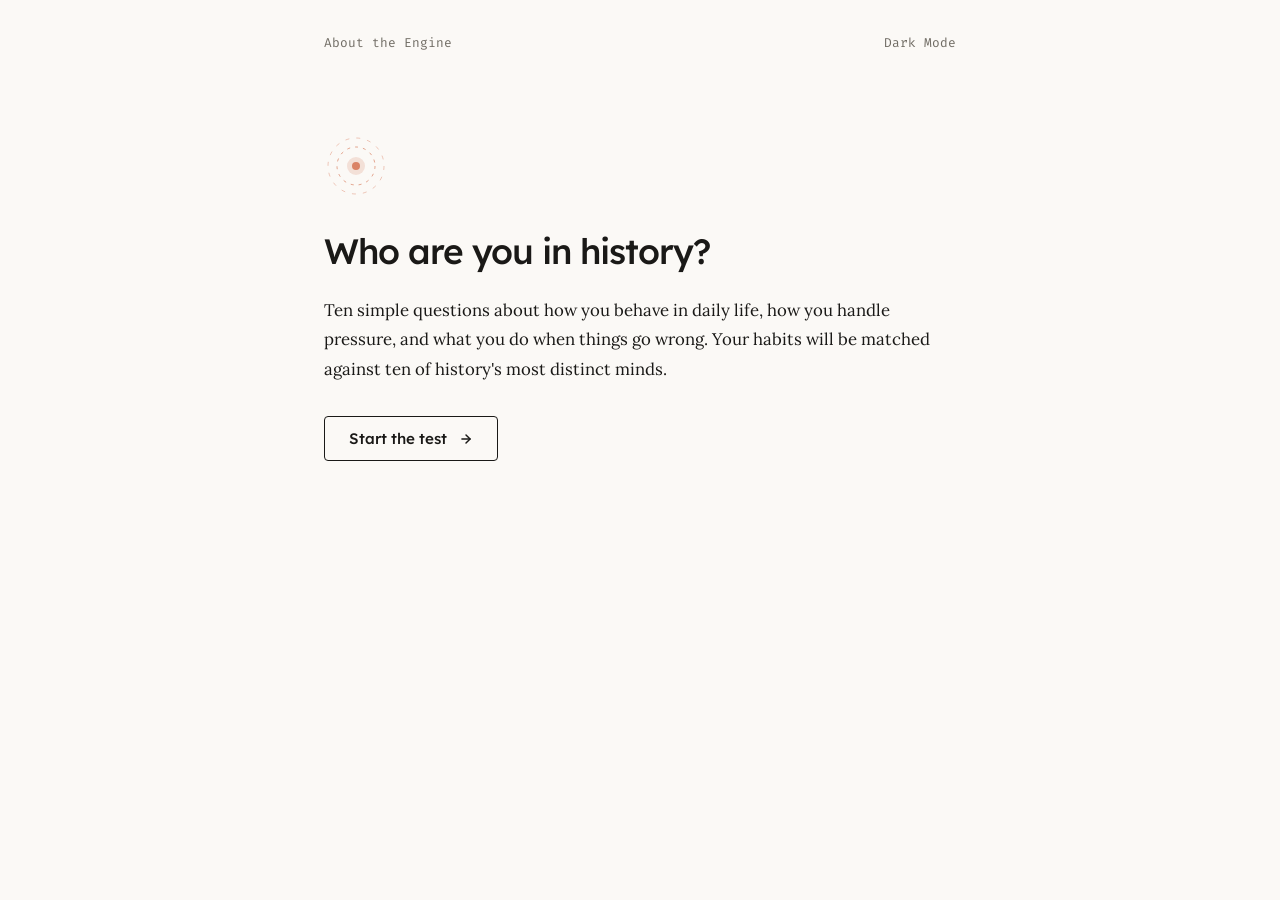
==== index.html @ 8bd308e8 "stop coding man we have been doing this for 10 hours" ====
<!DOCTYPE html>
<html lang="en">
<head>
  <meta charset="UTF-8">
  <meta name="viewport" content="width=device-width, initial-scale=1.0">
  <title>History Match</title>
  <link rel="preconnect" href="https://fonts.googleapis.com">
  <link rel="preconnect" href="https://fonts.gstatic.com" crossorigin>
  <link href="https://fonts.googleapis.com/css2?family=Lexend:wght@400;500;600&family=Lora:ital,wght@0,400;0,500;1,400&family=Fira+Code:wght@400;500&display=swap" rel="stylesheet">
  <link rel="stylesheet" href="style.css">
</head>
<body>
  <script>
    (function() {
      // Set to 'light' by default, or use the saved choice if it exists
      const savedTheme = localStorage.getItem("theme") || "light";
      document.documentElement.setAttribute("data-theme", savedTheme);
    })();
  </script>

  <nav class="system-nav">
    <a href="about.html" class="nav-link">About the Engine</a>
    <button class="theme-toggle" onclick="toggleTheme()" id="theme-toggle-btn">Light Mode</button>
  </nav>

  <main class="engine-layout">

    <!-- Start Page -->
    <section id="intro-screen">
      <svg class="intro-deco" width="64" height="64" viewBox="0 0 64 64" fill="none" aria-hidden="true">
        <circle cx="32" cy="32" r="28" stroke="var(--accent)" stroke-width="1" stroke-dasharray="4 7" opacity="0.3"/>
        <circle cx="32" cy="32" r="19" stroke="var(--accent)" stroke-width="1" stroke-dasharray="3 5" opacity="0.5"/>
        <circle cx="32" cy="32" r="9"  fill="var(--accent)" opacity="0.15"/>
        <circle cx="32" cy="32" r="4"  fill="var(--accent)" opacity="0.65"/>
      </svg>

      <h1>Who are you in history?</h1>
      <p class="narrative-prose">Ten simple questions about how you behave in daily life, how you handle pressure, and what you do when things go wrong. Your habits will be matched against ten of history's most distinct minds.</p>
      
      <button class="action-trigger" onclick="startQuiz()">
        <span>Start the test</span>
        <svg width="14" height="14" viewBox="0 0 24 24" fill="none" stroke="currentColor" stroke-width="2.5" stroke-linecap="round" stroke-linejoin="round" aria-hidden="true">
          <line x1="5" y1="12" x2="19" y2="12"/>
          <polyline points="12 5 19 12 12 19"/>
        </svg>
      </button>
    </section>

    <!-- Quiz Question Page -->
    <section id="quiz-screen" style="display: none;">
      <div class="quiz-metadata-row">
        <span id="progress-label" class="system-meta">Question 1 of 10</span>
        <div class="quiz-nav-actions">
          <button id="prev-btn" class="text-link-btn" onclick="goToPrevQuestion()">Back</button>
          <button id="next-btn" class="text-link-btn" onclick="goToNextQuestion()">Skip</button>
        </div>
      </div>
      
      <div class="minimal-progress-track">
        <div class="minimal-progress-fill" id="progress-bar"></div>
      </div>
      
      <h2 id="question-text" class="quiz-question-heading">Loading question...</h2>
      <div class="flat-options-list" id="options-container"></div>
    </section>

    <!-- Evaluation Results Page -->
    <section id="result-screen" style="display: none;">
      <div class="terminal-view" id="terminal"></div>
      <div id="archetype-result" style="display: none;"></div>
    </section>

  </main>

  <script src="script.js"></script>
</body>
</html>
---- style.css ----
/* ─── TOKENS ─────────────────────────────────────────────────────────────── */
:root {
  --bg-main:    #111111;
  --bg-surface: #161616;
  --bg-border:  #222222;
  --ink-main:   #e5e5e5;
  --ink-muted:  #888888;
  --accent:     #e06c44;
  --accent-dim: rgba(226, 108, 68, 0.08);
}

:root[data-theme="light"] {
  --bg-main:    #fbf9f6;
  --bg-surface: #f4f0ea;
  --bg-border:  #e6e0d5;
  --ink-main:   #1a1917;
  --ink-muted:  #706c64;
  --accent:     #cc5229;
  --accent-dim: rgba(204, 82, 41, 0.06);
}

/* ─── RESET ──────────────────────────────────────────────────────────────── */
* { box-sizing: border-box; margin: 0; padding: 0; }

body {
  background-color: var(--bg-main);
  color: var(--ink-main);
  font-family: 'Lora', Georgia, serif;
  -webkit-font-smoothing: antialiased;
  line-height: 1.7;
}

/* ─── LAYOUT ─────────────────────────────────────────────────────────────── */
.system-nav {
  max-width: 680px;
  margin: 0 auto;
  display: flex;
  justify-content: space-between;
  align-items: center;
  padding: 2rem 1.5rem 1rem;
  font-family: 'Fira Code', monospace;
  font-size: 0.8rem;
  gap: 0.5rem;
}

.nav-link {
  color: var(--ink-muted);
  text-decoration: none;
  display: inline-flex;
  align-items: center;
  gap: 0.4rem;
  transition: color 0.2s;
}
.nav-link:hover { color: var(--ink-main); }

.theme-toggle {
  background: none;
  border: none;
  color: var(--ink-muted);
  cursor: pointer;
  font-family: 'Fira Code', monospace;
  font-size: 0.8rem;
  white-space: nowrap;
}
.theme-toggle:hover { color: var(--accent); }

.engine-layout {
  max-width: 680px;
  margin: 0 auto;
  padding: 4rem 1.5rem 6rem;
}

/* ─── TYPE ───────────────────────────────────────────────────────────────── */
h1 {
  font-family: 'Lexend', sans-serif;
  font-weight: 500;
  font-size: 2.2rem;
  letter-spacing: -0.03em;
  line-height: 1.2;
  margin-bottom: 1.5rem;
}

h2 {
  font-family: 'Lexend', sans-serif;
  font-weight: 500;
  font-size: 1.5rem;
  letter-spacing: -0.02em;
  line-height: 1.3;
  margin-bottom: 1rem;
}

h3 {
  font-family: 'Lexend', sans-serif;
  font-weight: 500;
  font-size: 1rem;
  margin-bottom: 0.4rem;
}

.system-meta {
  font-family: 'Fira Code', monospace;
  font-size: 0.75rem;
  color: var(--ink-muted);
  letter-spacing: 0.05em;
  margin-bottom: 1rem;
  display: block;
}

.narrative-prose {
  font-size: 1.05rem;
  color: var(--ink-main);
  margin-bottom: 2rem;
  line-height: 1.75;
}

/* ─── BUTTONS ────────────────────────────────────────────────────────────── */
.action-trigger {
  background: none;
  border: 1px solid var(--ink-main);
  color: var(--ink-main);
  padding: 0.75rem 1.5rem;
  font-family: 'Lexend', sans-serif;
  font-size: 0.95rem;
  font-weight: 500;
  border-radius: 4px;
  cursor: pointer;
  display: inline-flex;
  align-items: center;
  gap: 0.75rem;
  transition: all 0.2s ease;
}
.action-trigger:hover {
  background: var(--ink-main);
  color: var(--bg-main);
}

.text-link-btn {
  background: none;
  border: none;
  color: var(--ink-muted);
  font-family: 'Fira Code', monospace;
  font-size: 0.8rem;
  cursor: pointer;
  padding: 0;
}
.text-link-btn:hover { color: var(--ink-main); }
.text-link-btn:disabled { opacity: 0.3; cursor: default; }

/* ─── INTRO ──────────────────────────────────────────────────────────────── */
.intro-deco {
  display: block;
  margin-bottom: 2rem;
}

/* ─── QUIZ ───────────────────────────────────────────────────────────────── */
.quiz-metadata-row {
  display: flex;
  justify-content: space-between;
  align-items: center;
  margin-bottom: 0.5rem;
}

.quiz-nav-actions {
  display: flex;
  gap: 1rem;
}

.minimal-progress-track {
  width: 100%;
  height: 2px;
  background: var(--bg-border);
  margin-bottom: 3rem;
}

.minimal-progress-fill {
  height: 100%;
  width: 0%;
  background: var(--accent);
  transition: width 0.3s ease;
}

.quiz-question-heading {
  font-family: 'Lexend', sans-serif;
  font-weight: 500;
  font-size: 1.4rem;
  letter-spacing: -0.02em;
  line-height: 1.35;
  margin-bottom: 2.5rem;
}

.flat-options-list {
  display: flex;
  flex-direction: column;
  gap: 1rem;
}

.option-row-btn {
  background: transparent;
  border: 1px solid var(--bg-border);
  border-radius: 4px;
  color: var(--ink-main);
  padding: 1.25rem;
  font-family: 'Lexend', sans-serif;
  font-size: 1rem;
  text-align: left;
  cursor: pointer;
  transition: all 0.2s ease;
  line-height: 1.5;
}
.option-row-btn:hover {
  border-color: var(--ink-muted);
  background: var(--bg-surface);
}
.option-row-btn.selected {
  border-color: var(--accent);
  background: var(--accent-dim);
}

/* ─── RESULTS: TERMINAL ──────────────────────────────────────────────────── */
.terminal-view {
  font-family: 'Fira Code', monospace;
  font-size: 0.8rem;
  color: var(--accent);
  line-height: 1.7;
  margin-bottom: 2rem;
  white-space: pre-wrap;
}

/* ─── RESULTS: PHASE BLOCKS ──────────────────────────────────────────────── */
.procedural-step-block {
  opacity: 0;
  transform: translateY(10px);
  animation: stepReveal 0.4s cubic-bezier(0.16, 1, 0.3, 1) forwards;
  margin-bottom: 3.5rem;
}

@keyframes stepReveal {
  to { opacity: 1; transform: translateY(0); }
}

/* Phase 1 — identity lockup */
.profile-identity-lockup {
  display: flex;
  flex-direction: column;
  gap: 0.4rem;
  margin-bottom: 2rem;
}

.photo-burst-wrap {
  position: relative;
  width: 160px;
  height: 160px;
  display: flex;
  align-items: center;
  justify-content: center;
  margin-bottom: 1rem;
}

.photo-burst {
  position: absolute;
  top: 0;
  left: 0;
  pointer-events: none;
}

.photo-burst-wrap img {
  width: 100px;
  height: 100px;
  border-radius: 50%;
  object-fit: cover;
  border: 2px solid var(--accent);
  position: relative;
  z-index: 1;
}

.profile-percentage {
  font-family: 'Fira Code', monospace;
  font-size: 0.85rem;
  color: var(--accent);
}

.profile-subtitle {
  font-family: 'Lexend', sans-serif;
  font-weight: 400;
  color: var(--ink-muted);
  font-size: 1.15rem;
}

/* Phase 2 — traits */
.traits-minimal-grid {
  display: flex;
  flex-direction: column;
  gap: 1.25rem;
  margin: 2rem 0;
  padding-left: 1.25rem;
  border-left: 2px solid var(--bg-border);
}

.trait-entry-label {
  font-family: 'Fira Code', monospace;
  font-size: 0.72rem;
  text-transform: uppercase;
  letter-spacing: 0.04em;
  display: inline-flex;
  align-items: center;
  gap: 6px;
  margin-bottom: 0.3rem;
}
.trait-entry-label.pos { color: var(--ink-main); }
.trait-entry-label.neg { color: var(--ink-muted); }

.trait-entry-value {
  font-family: 'Lexend', sans-serif;
  font-size: 0.95rem;
  line-height: 1.5;
}

/* Phase 3 — historical card + scores */
.historical-context-card {
  background: var(--bg-surface);
  padding: 1.5rem;
  border-radius: 4px;
  font-size: 0.95rem;
  line-height: 1.7;
  margin-bottom: 2.5rem;
  border-left: 3px solid var(--accent);
}

.scores-minimal-chart {
  display: flex;
  flex-wrap: wrap;
  gap: 0.5rem;
  margin-top: 0.75rem;
}

.score-tag-item {
  font-family: 'Fira Code', monospace;
  font-size: 0.72rem;
  padding: 0.25rem 0.6rem;
  background: var(--bg-surface);
  border: 1px solid var(--bg-border);
  border-radius: 3px;
  color: var(--ink-muted);
}
.score-tag-item.active-high {
  border-color: var(--accent);
  color: var(--ink-main);
}

/* ─── ABOUT: HERO ────────────────────────────────────────────────────────── */
.about-hero {
  margin-bottom: 3.5rem;
}

/* ─── ABOUT: HOW IT WORKS FLOW ───────────────────────────────────────────── */
.about-flow {
  margin-bottom: 4rem;
}

.flow-step {
  display: flex;
  gap: 1.25rem;
  align-items: flex-start;
}

.flow-icon {
  flex-shrink: 0;
  width: 44px;
  height: 44px;
  display: flex;
  align-items: center;
  justify-content: center;
  background: var(--bg-surface);
  border: 1px solid var(--bg-border);
  border-radius: 8px;
}

.flow-text p {
  font-size: 0.95rem;
  color: var(--ink-muted);
  line-height: 1.65;
  margin-bottom: 0;
}

.flow-connector {
  display: flex;
  justify-content: flex-start;
  padding-left: 21px;
  margin: 0.5rem 0;
}

/* ─── ABOUT: FIGURES GRID ────────────────────────────────────────────────── */
.about-figures-section {
  margin-bottom: 4rem;
}

.figures-deco {
  display: block;
  margin-bottom: 1rem;
}

.about-sub {
  font-size: 0.95rem;
  color: var(--ink-muted);
  line-height: 1.6;
  margin-bottom: 1.5rem;
}

.figures-grid {
  display: flex;
  flex-wrap: wrap;
  gap: 0.5rem;
}

.figure-pill {
  display: inline-flex;
  align-items: center;
  gap: 0.45rem;
  padding: 0.35rem 0.8rem 0.35rem 0.6rem;
  background: var(--bg-surface);
  border: 1px solid var(--bg-border);
  border-radius: 100px;
  font-family: 'Lexend', sans-serif;
  font-size: 0.82rem;
  color: var(--ink-muted);
}

/* ─── ABOUT: PRIVACY ─────────────────────────────────────────────────────── */
.about-privacy {
  margin-bottom: 4rem;
  padding-top: 3rem;
  border-top: 1px solid var(--bg-border);
}

.privacy-list {
  display: flex;
  flex-direction: column;
  gap: 0.85rem;
  margin-top: 1.5rem;
}

.privacy-row {
  display: flex;
  align-items: center;
  gap: 0.7rem;
  font-family: 'Lexend', sans-serif;
  font-size: 0.9rem;
  color: var(--ink-muted);
}

/* ─── ABOUT: STUDIO ──────────────────────────────────────────────────────── */
.about-studio {
  padding-top: 3rem;
  border-top: 1px solid var(--bg-border);
}

.about-footer-meta {
  margin-top: 3rem;
  padding-top: 1.25rem;
  border-top: 1px solid var(--bg-border);
}
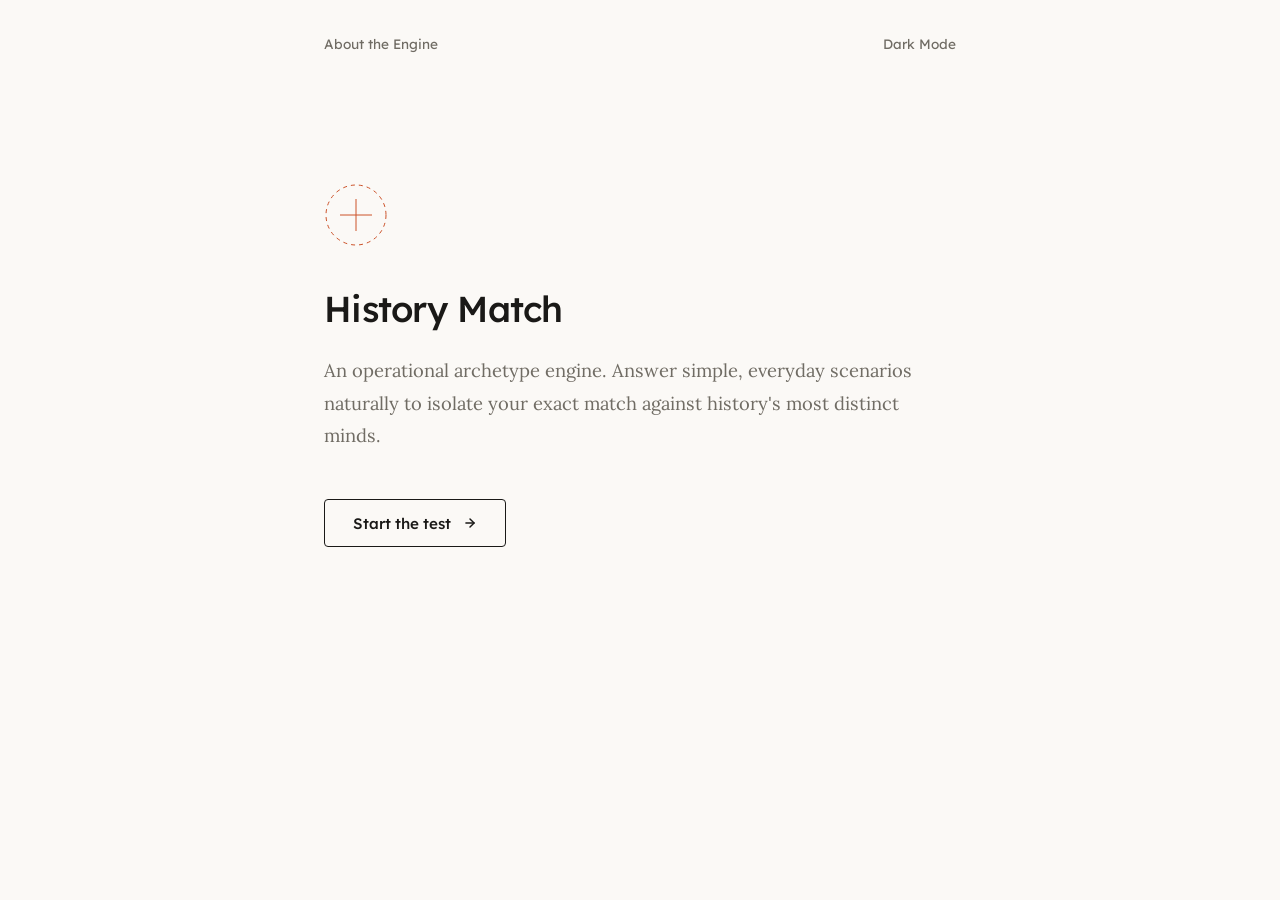
==== commit 28647743: "ahrggg svgs and animations" ====
--- a/index.html
+++ b/index.html
@@ -12,7 +12,6 @@
 <body>
   <script>
     (function() {
-      // Set to 'light' by default, or use the saved choice if it exists
       const savedTheme = localStorage.getItem("theme") || "light";
       document.documentElement.setAttribute("data-theme", savedTheme);
     })();
@@ -20,22 +19,18 @@
 
   <nav class="system-nav">
     <a href="about.html" class="nav-link">About the Engine</a>
-    <button class="theme-toggle" onclick="toggleTheme()" id="theme-toggle-btn">Light Mode</button>
+    <button class="theme-toggle" onclick="toggleTheme()" id="theme-toggle-btn">Dark Mode</button>
   </nav>
 
   <main class="engine-layout">
 
-    <!-- Start Page -->
     <section id="intro-screen">
       <svg class="intro-deco" width="64" height="64" viewBox="0 0 64 64" fill="none" aria-hidden="true">
-        <circle cx="32" cy="32" r="28" stroke="var(--accent)" stroke-width="1" stroke-dasharray="4 7" opacity="0.3"/>
-        <circle cx="32" cy="32" r="19" stroke="var(--accent)" stroke-width="1" stroke-dasharray="3 5" opacity="0.5"/>
-        <circle cx="32" cy="32" r="9"  fill="var(--accent)" opacity="0.15"/>
-        <circle cx="32" cy="32" r="4"  fill="var(--accent)" opacity="0.65"/>
+        <circle cx="32" cy="32" r="30" stroke="var(--accent)" stroke-width="1" stroke-dasharray="4 4" />
+        <path d="M32 16v32M16 32h32" stroke="var(--accent)" stroke-width="1" />
       </svg>
-
-      <h1>Who are you in history?</h1>
-      <p class="narrative-prose">Ten simple questions about how you behave in daily life, how you handle pressure, and what you do when things go wrong. Your habits will be matched against ten of history's most distinct minds.</p>
+      <h1>History Match</h1>
+      <p class="narrative-prose">An operational archetype engine. Answer simple, everyday scenarios naturally to isolate your exact match against history's most distinct minds.</p>
       
       <button class="action-trigger" onclick="startQuiz()">
         <span>Start the test</span>
@@ -46,10 +41,9 @@
       </button>
     </section>
 
-    <!-- Quiz Question Page -->
     <section id="quiz-screen" style="display: none;">
       <div class="quiz-metadata-row">
-        <span id="progress-label" class="system-meta">Question 1 of 10</span>
+        <span id="progress-label" class="system-meta">Question 1 of 7</span>
         <div class="quiz-nav-actions">
           <button id="prev-btn" class="text-link-btn" onclick="goToPrevQuestion()">Back</button>
           <button id="next-btn" class="text-link-btn" onclick="goToNextQuestion()">Skip</button>
@@ -64,9 +58,8 @@
       <div class="flat-options-list" id="options-container"></div>
     </section>
 
-    <!-- Evaluation Results Page -->
     <section id="result-screen" style="display: none;">
-      <div class="terminal-view" id="terminal"></div>
+      <pre id="terminal" class="terminal-log" style="display: none;"></pre>
       <div id="archetype-result" style="display: none;"></div>
     </section>
 
--- a/style.css
+++ b/style.css
@@ -1,5 +1,14 @@
-/* ─── TOKENS ─────────────────────────────────────────────────────────────── */
 :root {
+  --bg-main:    #fbf9f6;
+  --bg-surface: #f4f0ea;
+  --bg-border:  #e6e0d5;
+  --ink-main:   #1a1917;
+  --ink-muted:  #706c64;
+  --accent:     #cc5229;
+  --accent-dim: rgba(204, 82, 41, 0.06);
+}
+
+:root[data-theme="dark"] {
   --bg-main:    #111111;
   --bg-surface: #161616;
   --bg-border:  #222222;
@@ -9,17 +18,6 @@
   --accent-dim: rgba(226, 108, 68, 0.08);
 }
 
-:root[data-theme="light"] {
-  --bg-main:    #fbf9f6;
-  --bg-surface: #f4f0ea;
-  --bg-border:  #e6e0d5;
-  --ink-main:   #1a1917;
-  --ink-muted:  #706c64;
-  --accent:     #cc5229;
-  --accent-dim: rgba(204, 82, 41, 0.06);
-}
-
-/* ─── RESET ──────────────────────────────────────────────────────────────── */
 * { box-sizing: border-box; margin: 0; padding: 0; }
 
 body {
@@ -30,94 +28,79 @@
   line-height: 1.7;
 }
 
-/* ─── LAYOUT ─────────────────────────────────────────────────────────────── */
 .system-nav {
   max-width: 680px;
   margin: 0 auto;
   display: flex;
   justify-content: space-between;
   align-items: center;
-  padding: 2rem 1.5rem 1rem;
-  font-family: 'Fira Code', monospace;
-  font-size: 0.8rem;
-  gap: 0.5rem;
+  padding: 2rem 1.5rem;
 }
 
 .nav-link {
+  font-family: 'Lexend', sans-serif;
+  font-size: 0.85rem;
   color: var(--ink-muted);
   text-decoration: none;
   display: inline-flex;
   align-items: center;
-  gap: 0.4rem;
-  transition: color 0.2s;
-}
-.nav-link:hover { color: var(--ink-main); }
+  gap: 0.5rem;
+}
+
+.nav-link:hover {
+  color: var(--ink-main);
+}
 
 .theme-toggle {
   background: none;
   border: none;
+  font-family: 'Lexend', sans-serif;
+  font-size: 0.85rem;
   color: var(--ink-muted);
   cursor: pointer;
-  font-family: 'Fira Code', monospace;
-  font-size: 0.8rem;
-  white-space: nowrap;
-}
-.theme-toggle:hover { color: var(--accent); }
+}
+
+.theme-toggle:hover {
+  color: var(--ink-main);
+}
 
 .engine-layout {
   max-width: 680px;
   margin: 0 auto;
-  padding: 4rem 1.5rem 6rem;
-}
-
-/* ─── TYPE ───────────────────────────────────────────────────────────────── */
+  padding: 4rem 1.5rem;
+}
+
+#intro-screen {
+  text-align: left;
+  margin-top: 2rem;
+}
+
+.intro-deco {
+  color: var(--bg-border);
+  margin-bottom: 2rem;
+}
+
 h1 {
   font-family: 'Lexend', sans-serif;
   font-weight: 500;
-  font-size: 2.2rem;
-  letter-spacing: -0.03em;
+  font-size: 2.25rem;
+  letter-spacing: -0.02em;
+  margin-bottom: 1.5rem;
   line-height: 1.2;
-  margin-bottom: 1.5rem;
-}
-
-h2 {
-  font-family: 'Lexend', sans-serif;
-  font-weight: 500;
-  font-size: 1.5rem;
-  letter-spacing: -0.02em;
-  line-height: 1.3;
-  margin-bottom: 1rem;
-}
-
-h3 {
-  font-family: 'Lexend', sans-serif;
-  font-weight: 500;
-  font-size: 1rem;
-  margin-bottom: 0.4rem;
-}
-
-.system-meta {
-  font-family: 'Fira Code', monospace;
-  font-size: 0.75rem;
-  color: var(--ink-muted);
-  letter-spacing: 0.05em;
-  margin-bottom: 1rem;
-  display: block;
 }
 
 .narrative-prose {
-  font-size: 1.05rem;
-  color: var(--ink-main);
-  margin-bottom: 2rem;
+  font-size: 1.15rem;
+  color: var(--ink-muted);
   line-height: 1.75;
-}
-
-/* ─── BUTTONS ────────────────────────────────────────────────────────────── */
+  margin-bottom: 3rem;
+}
+
 .action-trigger {
-  background: none;
+  background: transparent;
   border: 1px solid var(--ink-main);
   color: var(--ink-main);
-  padding: 0.75rem 1.5rem;
+  padding: 0.85rem 1.75rem;
   font-family: 'Lexend', sans-serif;
   font-size: 0.95rem;
   font-weight: 500;
@@ -128,47 +111,56 @@
   gap: 0.75rem;
   transition: all 0.2s ease;
 }
+
 .action-trigger:hover {
   background: var(--ink-main);
   color: var(--bg-main);
 }
 
+.quiz-metadata-row {
+  display: flex;
+  justify-content: space-between;
+  align-items: center;
+  margin-bottom: 1rem;
+}
+
+.system-meta {
+  font-family: 'Fira Code', monospace;
+  font-size: 0.75rem;
+  color: var(--ink-muted);
+  text-transform: uppercase;
+  letter-spacing: 0.05em;
+  display: block;
+}
+
+.quiz-nav-actions {
+  display: flex;
+  gap: 1.5rem;
+}
+
 .text-link-btn {
   background: none;
   border: none;
-  color: var(--ink-muted);
-  font-family: 'Fira Code', monospace;
-  font-size: 0.8rem;
+  font-family: 'Lexend', sans-serif;
+  font-size: 0.85rem;
+  color: var(--ink-muted);
   cursor: pointer;
-  padding: 0;
-}
-.text-link-btn:hover { color: var(--ink-main); }
-.text-link-btn:disabled { opacity: 0.3; cursor: default; }
-
-/* ─── INTRO ──────────────────────────────────────────────────────────────── */
-.intro-deco {
-  display: block;
-  margin-bottom: 2rem;
-}
-
-/* ─── QUIZ ───────────────────────────────────────────────────────────────── */
-.quiz-metadata-row {
-  display: flex;
-  justify-content: space-between;
-  align-items: center;
-  margin-bottom: 0.5rem;
-}
-
-.quiz-nav-actions {
-  display: flex;
-  gap: 1rem;
+}
+
+.text-link-btn:disabled {
+  opacity: 0.3;
+  cursor: not-allowed;
+}
+
+.text-link-btn:not(:disabled):hover {
+  color: var(--ink-main);
 }
 
 .minimal-progress-track {
   width: 100%;
   height: 2px;
   background: var(--bg-border);
-  margin-bottom: 3rem;
+  margin-bottom: 3.5rem;
 }
 
 .minimal-progress-fill {
@@ -179,11 +171,10 @@
 }
 
 .quiz-question-heading {
-  font-family: 'Lexend', sans-serif;
-  font-weight: 500;
-  font-size: 1.4rem;
-  letter-spacing: -0.02em;
-  line-height: 1.35;
+  font-family: 'Lora', serif;
+  font-weight: 400;
+  font-size: 1.5rem;
+  line-height: 1.5;
   margin-bottom: 2.5rem;
 }
 
@@ -194,267 +185,224 @@
 }
 
 .option-row-btn {
-  background: transparent;
+  background: var(--bg-main);
   border: 1px solid var(--bg-border);
   border-radius: 4px;
-  color: var(--ink-main);
-  padding: 1.25rem;
+  padding: 1.25rem 1.5rem;
   font-family: 'Lexend', sans-serif;
   font-size: 1rem;
+  color: var(--ink-main);
   text-align: left;
   cursor: pointer;
+  width: 100%;
   transition: all 0.2s ease;
-  line-height: 1.5;
-}
-.option-row-btn:hover {
+}
+
+.option-row-btn:hover:not(:disabled) {
   border-color: var(--ink-muted);
   background: var(--bg-surface);
 }
+
 .option-row-btn.selected {
   border-color: var(--accent);
   background: var(--accent-dim);
-}
-
-/* ─── RESULTS: TERMINAL ──────────────────────────────────────────────────── */
-.terminal-view {
+  color: var(--accent);
+}
+
+.option-row-btn:disabled:not(.selected) {
+  opacity: 0.6;
+  cursor: default;
+}
+
+.terminal-log {
   font-family: 'Fira Code', monospace;
-  font-size: 0.8rem;
+  font-size: 0.85rem;
   color: var(--accent);
-  line-height: 1.7;
-  margin-bottom: 2rem;
+  background: var(--bg-surface);
+  padding: 1.5rem;
+  border-radius: 4px;
+  border: 1px solid var(--bg-border);
+  line-height: 1.6;
   white-space: pre-wrap;
 }
 
-/* ─── RESULTS: PHASE BLOCKS ──────────────────────────────────────────────── */
 .procedural-step-block {
-  opacity: 0;
-  transform: translateY(10px);
-  animation: stepReveal 0.4s cubic-bezier(0.16, 1, 0.3, 1) forwards;
-  margin-bottom: 3.5rem;
-}
-
-@keyframes stepReveal {
+  animation: fadeIn 0.4s ease forwards;
+  margin-bottom: 4rem;
+}
+
+@keyframes fadeIn {
+  from { opacity: 0; transform: translateY(8px); }
   to { opacity: 1; transform: translateY(0); }
 }
 
-/* Phase 1 — identity lockup */
 .profile-identity-lockup {
-  display: flex;
-  flex-direction: column;
-  gap: 0.4rem;
-  margin-bottom: 2rem;
+  text-align: center;
+  margin-bottom: 3rem;
 }
 
 .photo-burst-wrap {
   position: relative;
   width: 160px;
   height: 160px;
-  display: flex;
-  align-items: center;
-  justify-content: center;
-  margin-bottom: 1rem;
+  margin: 0 auto 1.5rem auto;
 }
 
 .photo-burst {
   position: absolute;
   top: 0;
   left: 0;
-  pointer-events: none;
+  animation: rotateBurst 40s linear infinite;
+}
+
+@keyframes rotateBurst {
+  from { transform: rotate(0deg); }
+  to { transform: rotate(360deg); }
 }
 
 .photo-burst-wrap img {
-  width: 100px;
-  height: 100px;
+  position: absolute;
+  top: 28px;
+  left: 28px;
+  width: 104px;
+  height: 104px;
   border-radius: 50%;
   object-fit: cover;
-  border: 2px solid var(--accent);
-  position: relative;
-  z-index: 1;
+  filter: grayscale(100%);
+  border: 1px solid var(--bg-border);
 }
 
 .profile-percentage {
   font-family: 'Fira Code', monospace;
-  font-size: 0.85rem;
+  font-size: 0.8rem;
   color: var(--accent);
+  text-transform: uppercase;
+  letter-spacing: 0.05em;
+  display: block;
+  margin-bottom: 0.5rem;
 }
 
 .profile-subtitle {
-  font-family: 'Lexend', sans-serif;
-  font-weight: 400;
-  color: var(--ink-muted);
-  font-size: 1.15rem;
-}
-
-/* Phase 2 — traits */
+  font-family: 'Lora', serif;
+  font-style: italic;
+  font-size: 1.1rem;
+  color: var(--ink-muted);
+}
+
 .traits-minimal-grid {
-  display: flex;
-  flex-direction: column;
-  gap: 1.25rem;
-  margin: 2rem 0;
-  padding-left: 1.25rem;
-  border-left: 2px solid var(--bg-border);
+  display: grid;
+  grid-template-columns: 1fr;
+  gap: 2rem;
+  margin: 3rem 0;
+  padding-top: 2rem;
+  border-top: 1px solid var(--bg-border);
+}
+
+@media (min-width: 480px) {
+  .traits-minimal-grid {
+    grid-template-columns: 1fr 1fr;
+  }
 }
 
 .trait-entry-label {
-  font-family: 'Fira Code', monospace;
-  font-size: 0.72rem;
+  font-family: 'Lexend', sans-serif;
+  font-size: 0.8rem;
+  font-weight: 500;
   text-transform: uppercase;
-  letter-spacing: 0.04em;
-  display: inline-flex;
+  letter-spacing: 0.05em;
+  display: flex;
   align-items: center;
-  gap: 6px;
-  margin-bottom: 0.3rem;
-}
+  margin-bottom: 0.5rem;
+}
+
 .trait-entry-label.pos { color: var(--ink-main); }
 .trait-entry-label.neg { color: var(--ink-muted); }
 
 .trait-entry-value {
-  font-family: 'Lexend', sans-serif;
-  font-size: 0.95rem;
-  line-height: 1.5;
-}
-
-/* Phase 3 — historical card + scores */
+  font-size: 1rem;
+  color: var(--ink-main);
+}
+
 .historical-context-card {
   background: var(--bg-surface);
-  padding: 1.5rem;
-  border-radius: 4px;
-  font-size: 0.95rem;
-  line-height: 1.7;
-  margin-bottom: 2.5rem;
-  border-left: 3px solid var(--accent);
+  border-left: 2px solid var(--accent);
+  padding: 2rem;
+  border-radius: 0 4px 4px 0;
+  font-size: 1.05rem;
+  margin-bottom: 3rem;
 }
 
 .scores-minimal-chart {
   display: flex;
   flex-wrap: wrap;
   gap: 0.5rem;
-  margin-top: 0.75rem;
 }
 
 .score-tag-item {
   font-family: 'Fira Code', monospace;
-  font-size: 0.72rem;
-  padding: 0.25rem 0.6rem;
+  font-size: 0.75rem;
+  padding: 0.35rem 0.65rem;
   background: var(--bg-surface);
   border: 1px solid var(--bg-border);
   border-radius: 3px;
   color: var(--ink-muted);
 }
+
 .score-tag-item.active-high {
   border-color: var(--accent);
-  color: var(--ink-main);
-}
-
-/* ─── ABOUT: HERO ────────────────────────────────────────────────────────── */
-.about-hero {
-  margin-bottom: 3.5rem;
-}
-
-/* ─── ABOUT: HOW IT WORKS FLOW ───────────────────────────────────────────── */
-.about-flow {
+  color: var(--accent);
+  background: var(--accent-dim);
+}
+
+.about-layout {
+  max-width: 600px;
+  margin: 0 auto;
+  padding: 3rem 1.5rem 6rem 1.5rem;
+}
+
+.about-section {
   margin-bottom: 4rem;
 }
 
-.flow-step {
-  display: flex;
-  gap: 1.25rem;
+.about-section h2 {
+  font-family: 'Lexend', sans-serif;
+  font-weight: 500;
+  font-size: 1.35rem;
+  margin-bottom: 1rem;
+}
+
+.privacy-list {
+  display: flex;
+  flex-direction: column;
+  gap: 1rem;
+  margin-top: 1.5rem;
+}
+
+.privacy-row {
+  display: flex;
   align-items: flex-start;
-}
-
-.flow-icon {
+  gap: 0.75rem;
+  font-size: 1rem;
+  color: var(--ink-muted);
+}
+
+.privacy-row svg {
+  margin-top: 0.25rem;
   flex-shrink: 0;
-  width: 44px;
-  height: 44px;
-  display: flex;
-  align-items: center;
-  justify-content: center;
-  background: var(--bg-surface);
-  border: 1px solid var(--bg-border);
-  border-radius: 8px;
-}
-
-.flow-text p {
-  font-size: 0.95rem;
-  color: var(--ink-muted);
-  line-height: 1.65;
-  margin-bottom: 0;
-}
-
-.flow-connector {
-  display: flex;
-  justify-content: flex-start;
-  padding-left: 21px;
-  margin: 0.5rem 0;
-}
-
-/* ─── ABOUT: FIGURES GRID ────────────────────────────────────────────────── */
-.about-figures-section {
-  margin-bottom: 4rem;
-}
-
-.figures-deco {
-  display: block;
+}
+
+.about-studio {
+  border-top: 1px solid var(--bg-border);
+  padding-top: 3rem;
+  margin-top: 5rem;
+}
+
+.about-studio h2 {
+  font-family: 'Lexend', sans-serif;
+  font-weight: 500;
+  font-size: 1.1rem;
+  text-transform: uppercase;
+  letter-spacing: 0.05em;
+  color: var(--ink-muted);
   margin-bottom: 1rem;
-}
-
-.about-sub {
-  font-size: 0.95rem;
-  color: var(--ink-muted);
-  line-height: 1.6;
-  margin-bottom: 1.5rem;
-}
-
-.figures-grid {
-  display: flex;
-  flex-wrap: wrap;
-  gap: 0.5rem;
-}
-
-.figure-pill {
-  display: inline-flex;
-  align-items: center;
-  gap: 0.45rem;
-  padding: 0.35rem 0.8rem 0.35rem 0.6rem;
-  background: var(--bg-surface);
-  border: 1px solid var(--bg-border);
-  border-radius: 100px;
-  font-family: 'Lexend', sans-serif;
-  font-size: 0.82rem;
-  color: var(--ink-muted);
-}
-
-/* ─── ABOUT: PRIVACY ─────────────────────────────────────────────────────── */
-.about-privacy {
-  margin-bottom: 4rem;
-  padding-top: 3rem;
-  border-top: 1px solid var(--bg-border);
-}
-
-.privacy-list {
-  display: flex;
-  flex-direction: column;
-  gap: 0.85rem;
-  margin-top: 1.5rem;
-}
-
-.privacy-row {
-  display: flex;
-  align-items: center;
-  gap: 0.7rem;
-  font-family: 'Lexend', sans-serif;
-  font-size: 0.9rem;
-  color: var(--ink-muted);
-}
-
-/* ─── ABOUT: STUDIO ──────────────────────────────────────────────────────── */
-.about-studio {
-  padding-top: 3rem;
-  border-top: 1px solid var(--bg-border);
-}
-
-.about-footer-meta {
-  margin-top: 3rem;
-  padding-top: 1.25rem;
-  border-top: 1px solid var(--bg-border);
 }
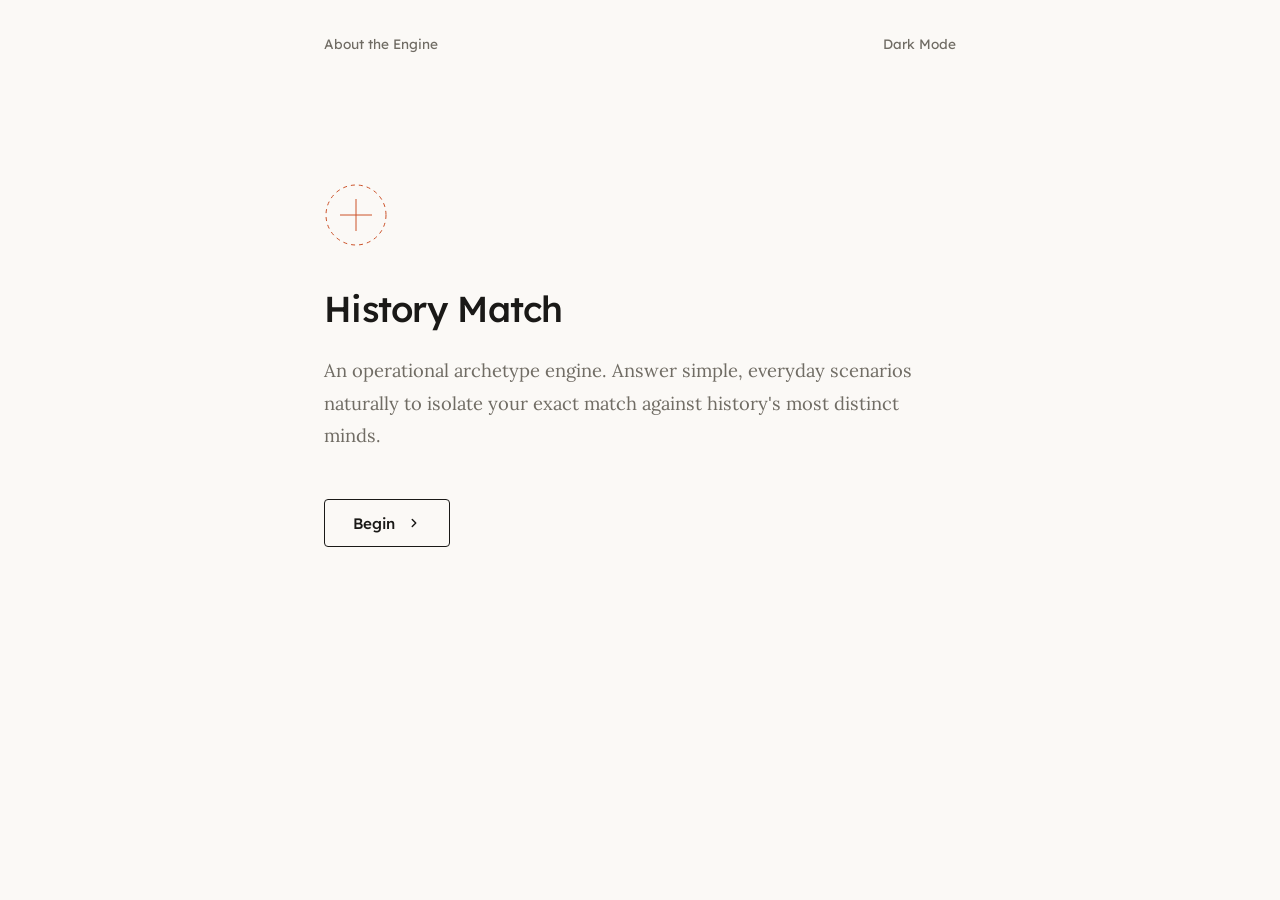
==== commit e8c39216: "update from spckeditor" ====
--- a/index.html
+++ b/index.html
@@ -1,5 +1,6 @@
 <!DOCTYPE html>
 <html lang="en">
+
 <head>
   <meta charset="UTF-8">
   <meta name="viewport" content="width=device-width, initial-scale=1.0">
@@ -9,6 +10,7 @@
   <link href="https://fonts.googleapis.com/css2?family=Lexend:wght@400;500;600&family=Lora:ital,wght@0,400;0,500;1,400&family=Fira+Code:wght@400;500&display=swap" rel="stylesheet">
   <link rel="stylesheet" href="style.css">
 </head>
+
 <body>
   <script>
     (function() {
@@ -16,14 +18,14 @@
       document.documentElement.setAttribute("data-theme", savedTheme);
     })();
   </script>
-
+  
   <nav class="system-nav">
     <a href="about.html" class="nav-link">About the Engine</a>
     <button class="theme-toggle" onclick="toggleTheme()" id="theme-toggle-btn">Dark Mode</button>
   </nav>
-
+  
   <main class="engine-layout">
-
+    
     <section id="intro-screen">
       <svg class="intro-deco" width="64" height="64" viewBox="0 0 64 64" fill="none" aria-hidden="true">
         <circle cx="32" cy="32" r="30" stroke="var(--accent)" stroke-width="1" stroke-dasharray="4 4" />
@@ -33,20 +35,47 @@
       <p class="narrative-prose">An operational archetype engine. Answer simple, everyday scenarios naturally to isolate your exact match against history's most distinct minds.</p>
       
       <button class="action-trigger" onclick="startQuiz()">
-        <span>Start the test</span>
+        <span>Begin</span>
         <svg width="14" height="14" viewBox="0 0 24 24" fill="none" stroke="currentColor" stroke-width="2.5" stroke-linecap="round" stroke-linejoin="round" aria-hidden="true">
-          <line x1="5" y1="12" x2="19" y2="12"/>
-          <polyline points="12 5 19 12 12 19"/>
+          <polyline points="9 18 15 12 9 6" />
         </svg>
       </button>
+      
     </section>
-
+    <section id="disclaimer-screen" style="display:none;">
+      <div class="procedural-step-block" style="max-width:540px;margin:0 auto;padding-top:4rem;">
+        <div class="system-meta" style="margin-bottom:1rem;">Before you start</div>
+        <h2 style="font-family:'Lora',Georgia,serif;font-weight:600;margin-bottom:1.25rem;font-size:1.4rem;">
+          There are no right or wrong answers.
+        </h2>
+        <p class="narrative-prose" style="margin-bottom:0.85rem;">
+          Every answer is valid. This is not a test of knowledge or intelligence.
+        </p>
+        <p class="narrative-prose" style="margin-bottom:2rem;">
+          The goal is simply to understand which historical archetypes you naturally resemble most.
+          Just pick whatever feels true to you — the first answer that comes to mind is usually the most honest one.
+        </p>
+        <button class="action-trigger" onclick="startFromDisclaimer()">
+          <span>I'm ready</span>
+          <svg width="14" height="14" viewBox="0 0 24 24" fill="none" stroke="currentColor" stroke-width="2.5" stroke-linecap="round" stroke-linejoin="round" aria-hidden="true">
+            <polyline points="9 18 15 12 9 6" />
+          </svg>
+        </button>
+      </div>
+    </section>
     <section id="quiz-screen" style="display: none;">
       <div class="quiz-metadata-row">
         <span id="progress-label" class="system-meta">Question 1 of 7</span>
         <div class="quiz-nav-actions">
-          <button id="prev-btn" class="text-link-btn" onclick="goToPrevQuestion()">Back</button>
-          <button id="next-btn" class="text-link-btn" onclick="goToNextQuestion()">Skip</button>
+          <button id="prev-btn" class="text-link-btn" onclick="goToPrevQuestion()"
+  title="Go back to the previous question" aria-label="Previous question" disabled>
+  ← Back
+</button>
+
+<button id="next-btn" class="text-link-btn" onclick="goToNextQuestion()"
+  title="Skip this question without answering" aria-label="Skip question">
+  Skip →
+</button>
         </div>
       </div>
       
@@ -57,14 +86,15 @@
       <h2 id="question-text" class="quiz-question-heading">Loading question...</h2>
       <div class="flat-options-list" id="options-container"></div>
     </section>
-
+    
     <section id="result-screen" style="display: none;">
       <pre id="terminal" class="terminal-log" style="display: none;"></pre>
       <div id="archetype-result" style="display: none;"></div>
     </section>
-
+    
   </main>
-
+  
   <script src="script.js"></script>
 </body>
+
 </html>
--- a/style.css
+++ b/style.css
@@ -116,6 +116,32 @@
   background: var(--ink-main);
   color: var(--bg-main);
 }
+
+/* ── Disclaimer Screen ───────────────────────────────────────────────────── */
+#disclaimer-screen {
+  max-width: 680px;
+  margin: 0 auto;
+  padding: 4rem 1.5rem;
+}
+
+#disclaimer-screen h2 {
+  font-family: 'Lora', Georgia, serif;
+  font-weight: 600;
+  font-size: 1.5rem;
+  line-height: 1.4;
+  color: var(--ink-main);
+  margin-bottom: 1.25rem;
+}
+
+#disclaimer-screen .narrative-prose {
+  margin-bottom: 1rem;
+}
+
+#disclaimer-screen .narrative-prose:last-of-type {
+  margin-bottom: 2.5rem;
+}
+
+
 
 .quiz-metadata-row {
   display: flex;
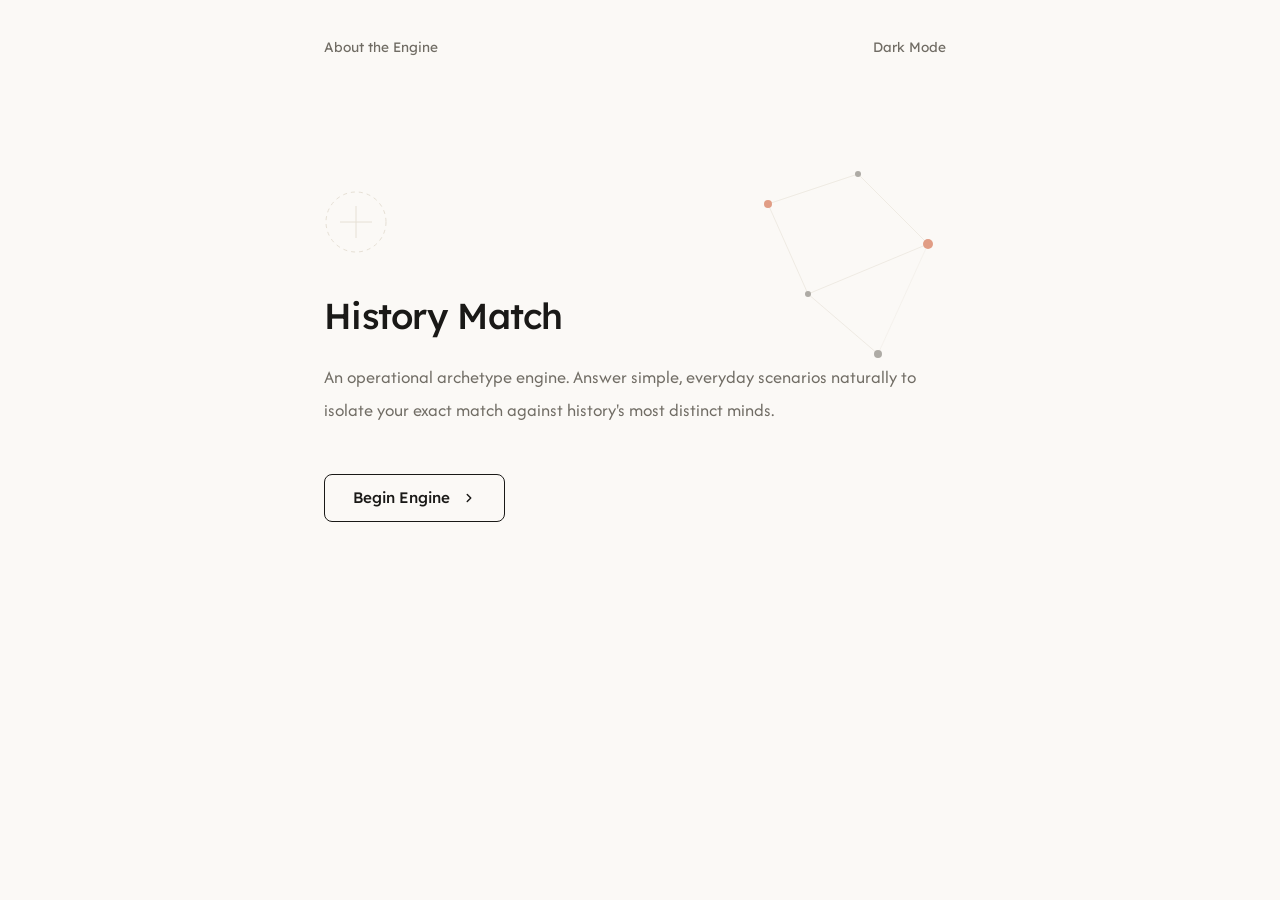
==== commit fbc507d6: "chore: final review" ====
--- a/index.html
+++ b/index.html
@@ -1,16 +1,21 @@
 <!DOCTYPE html>
 <html lang="en">
-
 <head>
   <meta charset="UTF-8">
   <meta name="viewport" content="width=device-width, initial-scale=1.0">
   <title>History Match</title>
   <link rel="preconnect" href="https://fonts.googleapis.com">
   <link rel="preconnect" href="https://fonts.gstatic.com" crossorigin>
-  <link href="https://fonts.googleapis.com/css2?family=Lexend:wght@400;500;600&family=Lora:ital,wght@0,400;0,500;1,400&family=Fira+Code:wght@400;500&display=swap" rel="stylesheet">
+  <link href="https://fonts.googleapis.com/css2?family=Lexend:wght@400;500;600&family=Afacad:ital,wght@0,400;0,500;1,400&family=Fira+Code:wght@400;500&display=swap" rel="stylesheet">
   <link rel="stylesheet" href="style.css">
+
+  <!--
+    UMAMI ANALYTICS — not yet configured.
+    Once you have a Umami instance (self-hosted or Umami Cloud), add:
+    <script defer src="https://YOUR-UMAMI-INSTANCE/script.js" data-website-id="YOUR-SITE-ID"></script>
+    Umami's script.js auto-tracks pageviews once added — no other code needed here.
+  -->
 </head>
-
 <body>
   <script>
     (function() {
@@ -18,83 +23,88 @@
       document.documentElement.setAttribute("data-theme", savedTheme);
     })();
   </script>
-  
+
   <nav class="system-nav">
     <a href="about.html" class="nav-link">About the Engine</a>
     <button class="theme-toggle" onclick="toggleTheme()" id="theme-toggle-btn">Dark Mode</button>
   </nav>
-  
+
   <main class="engine-layout">
-    
     <section id="intro-screen">
+      <!-- Signature element: constellation motif — traits connecting to a match -->
+      <svg class="hero-constellation" viewBox="0 0 280 280" fill="none" aria-hidden="true">
+        <line x1="60" y1="70" x2="150" y2="40" stroke="var(--bg-border)" stroke-width="1"/>
+        <line x1="150" y1="40" x2="220" y2="110" stroke="var(--bg-border)" stroke-width="1"/>
+        <line x1="60" y1="70" x2="100" y2="160" stroke="var(--bg-border)" stroke-width="1"/>
+        <line x1="100" y1="160" x2="220" y2="110" stroke="var(--bg-border)" stroke-width="1"/>
+        <line x1="100" y1="160" x2="170" y2="220" stroke="var(--bg-border)" stroke-width="1"/>
+        <line x1="220" y1="110" x2="170" y2="220" stroke="var(--bg-border)" stroke-width="1" opacity="0.5"/>
+        <circle class="node" cx="60" cy="70" r="4" fill="var(--accent)"/>
+        <circle class="node" cx="150" cy="40" r="3" fill="var(--ink-muted)"/>
+        <circle class="node" cx="220" cy="110" r="5" fill="var(--accent)"/>
+        <circle class="node" cx="100" cy="160" r="3" fill="var(--ink-muted)"/>
+        <circle class="node" cx="170" cy="220" r="4" fill="var(--ink-muted)"/>
+      </svg>
+
       <svg class="intro-deco" width="64" height="64" viewBox="0 0 64 64" fill="none" aria-hidden="true">
-        <circle cx="32" cy="32" r="30" stroke="var(--accent)" stroke-width="1" stroke-dasharray="4 4" />
-        <path d="M32 16v32M16 32h32" stroke="var(--accent)" stroke-width="1" />
+        <circle cx="32" cy="32" r="30" stroke="var(--bg-border)" stroke-width="1" stroke-dasharray="4 4" />
+        <path d="M32 16v32M16 32h32" stroke="var(--bg-border)" stroke-width="1" />
       </svg>
       <h1>History Match</h1>
       <p class="narrative-prose">An operational archetype engine. Answer simple, everyday scenarios naturally to isolate your exact match against history's most distinct minds.</p>
-      
+
       <button class="action-trigger" onclick="startQuiz()">
-        <span>Begin</span>
+        <span>Begin Engine</span>
         <svg width="14" height="14" viewBox="0 0 24 24" fill="none" stroke="currentColor" stroke-width="2.5" stroke-linecap="round" stroke-linejoin="round" aria-hidden="true">
           <polyline points="9 18 15 12 9 6" />
         </svg>
       </button>
-      
     </section>
+
     <section id="disclaimer-screen" style="display:none;">
-      <div class="procedural-step-block" style="max-width:540px;margin:0 auto;padding-top:4rem;">
+      <div class="procedural-step-block" style="max-width:540px; margin:0 auto;">
         <div class="system-meta" style="margin-bottom:1rem;">Before you start</div>
-        <h2 style="font-family:'Lora',Georgia,serif;font-weight:600;margin-bottom:1.25rem;font-size:1.4rem;">
+        <h2 style="font-family:'Lexend', sans-serif; font-weight:500; margin-bottom:1.25rem; font-size:1.5rem; line-height:1.3;">
           There are no right or wrong answers.
         </h2>
-        <p class="narrative-prose" style="margin-bottom:0.85rem;">
-          Every answer is valid. This is not a test of knowledge or intelligence.
+        <p class="narrative-prose" style="margin-bottom:1rem; font-size:1.05rem;">
+          Every choice is completely valid. This engine maps behavioral tendencies, not knowledge parameters.
         </p>
-        <p class="narrative-prose" style="margin-bottom:2rem;">
-          The goal is simply to understand which historical archetypes you naturally resemble most.
-          Just pick whatever feels true to you — the first answer that comes to mind is usually the most honest one.
+        <p class="narrative-prose" style="margin-bottom:2.5rem; font-size:1.05rem;">
+          The goal is to discover which historical approach aligns closest to your operational frameworks. Pick whatever feels intuitively accurate.
         </p>
         <button class="action-trigger" onclick="startFromDisclaimer()">
-          <span>I'm ready</span>
+          <span>Accept & Continue</span>
           <svg width="14" height="14" viewBox="0 0 24 24" fill="none" stroke="currentColor" stroke-width="2.5" stroke-linecap="round" stroke-linejoin="round" aria-hidden="true">
             <polyline points="9 18 15 12 9 6" />
           </svg>
         </button>
       </div>
     </section>
+
     <section id="quiz-screen" style="display: none;">
       <div class="quiz-metadata-row">
         <span id="progress-label" class="system-meta">Question 1 of 7</span>
         <div class="quiz-nav-actions">
-          <button id="prev-btn" class="text-link-btn" onclick="goToPrevQuestion()"
-  title="Go back to the previous question" aria-label="Previous question" disabled>
-  ← Back
-</button>
-
-<button id="next-btn" class="text-link-btn" onclick="goToNextQuestion()"
-  title="Skip this question without answering" aria-label="Skip question">
-  Skip →
-</button>
+          <button id="prev-btn" class="text-link-btn" onclick="goToPrevQuestion()" aria-label="Previous question" disabled>← Back</button>
+          <button id="next-btn" class="text-link-btn" onclick="goToNextQuestion()" aria-label="Skip question">Skip →</button>
         </div>
       </div>
-      
+
       <div class="minimal-progress-track">
         <div class="minimal-progress-fill" id="progress-bar"></div>
       </div>
-      
-      <h2 id="question-text" class="quiz-question-heading">Loading question...</h2>
+
+      <h2 id="question-text" class="quiz-question-heading">Loading question parameters...</h2>
       <div class="flat-options-list" id="options-container"></div>
     </section>
-    
+
     <section id="result-screen" style="display: none;">
       <pre id="terminal" class="terminal-log" style="display: none;"></pre>
       <div id="archetype-result" style="display: none;"></div>
     </section>
-    
   </main>
-  
+
   <script src="script.js"></script>
 </body>
-
-</html>+</html>
--- a/style.css
+++ b/style.css
@@ -6,6 +6,10 @@
   --ink-muted:  #706c64;
   --accent:     #cc5229;
   --accent-dim: rgba(204, 82, 41, 0.06);
+
+  --radius-sm: 8px;
+  --radius-md: 12px;
+  --radius-lg: 20px;
 }
 
 :root[data-theme="dark"] {
@@ -23,9 +27,18 @@
 body {
   background-color: var(--bg-main);
   color: var(--ink-main);
-  font-family: 'Lora', Georgia, serif;
+  font-family: 'Afacad', sans-serif;
   -webkit-font-smoothing: antialiased;
-  line-height: 1.7;
+  line-height: 1.65;
+}
+
+@media (prefers-reduced-motion: reduce) {
+  *, *::before, *::after {
+    animation-duration: 0.01ms !important;
+    animation-iteration-count: 1 !important;
+    transition-duration: 0.01ms !important;
+    scroll-behavior: auto !important;
+  }
 }
 
 .system-nav {
@@ -45,6 +58,7 @@
   display: inline-flex;
   align-items: center;
   gap: 0.5rem;
+  transition: color 0.2s ease;
 }
 
 .nav-link:hover {
@@ -58,21 +72,76 @@
   font-size: 0.85rem;
   color: var(--ink-muted);
   cursor: pointer;
+  padding: 0.4rem 0.6rem;
+  border-radius: var(--radius-sm);
+  transition: color 0.2s ease, background 0.2s ease;
 }
 
 .theme-toggle:hover {
   color: var(--ink-main);
+  background: var(--bg-surface);
+}
+
+.theme-toggle:focus-visible,
+.nav-link:focus-visible,
+.action-trigger:focus-visible,
+.text-link-btn:focus-visible,
+.option-row-btn:focus-visible {
+  outline: 2px solid var(--accent);
+  outline-offset: 2px;
 }
 
 .engine-layout {
   max-width: 680px;
   margin: 0 auto;
   padding: 4rem 1.5rem;
-}
-
+  position: relative;
+}
+
+/* ===== Hero constellation (signature element) ===== */
 #intro-screen {
   text-align: left;
   margin-top: 2rem;
+  position: relative;
+}
+
+.hero-constellation {
+  position: absolute;
+  top: -3.5rem;
+  right: -2rem;
+  width: 280px;
+  height: 280px;
+  pointer-events: none;
+  opacity: 0.55;
+  z-index: 0;
+}
+
+@media (max-width: 640px) {
+  .hero-constellation {
+    width: 180px;
+    height: 180px;
+    top: -2rem;
+    right: -1rem;
+    opacity: 0.4;
+  }
+}
+
+.hero-constellation .node {
+  animation: driftNode 8s ease-in-out infinite;
+}
+.hero-constellation .node:nth-child(2) { animation-delay: -1.5s; }
+.hero-constellation .node:nth-child(3) { animation-delay: -3s; }
+.hero-constellation .node:nth-child(4) { animation-delay: -4.5s; }
+.hero-constellation .node:nth-child(5) { animation-delay: -6s; }
+
+@keyframes driftNode {
+  0%, 100% { transform: translate(0, 0); }
+  50% { transform: translate(3px, -5px); }
+}
+
+#intro-screen > *:not(.hero-constellation) {
+  position: relative;
+  z-index: 1;
 }
 
 .intro-deco {
@@ -104,7 +173,7 @@
   font-family: 'Lexend', sans-serif;
   font-size: 0.95rem;
   font-weight: 500;
-  border-radius: 4px;
+  border-radius: var(--radius-sm);
   cursor: pointer;
   display: inline-flex;
   align-items: center;
@@ -117,32 +186,6 @@
   color: var(--bg-main);
 }
 
-/* ── Disclaimer Screen ───────────────────────────────────────────────────── */
-#disclaimer-screen {
-  max-width: 680px;
-  margin: 0 auto;
-  padding: 4rem 1.5rem;
-}
-
-#disclaimer-screen h2 {
-  font-family: 'Lora', Georgia, serif;
-  font-weight: 600;
-  font-size: 1.5rem;
-  line-height: 1.4;
-  color: var(--ink-main);
-  margin-bottom: 1.25rem;
-}
-
-#disclaimer-screen .narrative-prose {
-  margin-bottom: 1rem;
-}
-
-#disclaimer-screen .narrative-prose:last-of-type {
-  margin-bottom: 2.5rem;
-}
-
-
-
 .quiz-metadata-row {
   display: flex;
   justify-content: space-between;
@@ -171,6 +214,8 @@
   font-size: 0.85rem;
   color: var(--ink-muted);
   cursor: pointer;
+  border-radius: var(--radius-sm);
+  padding: 0.25rem 0.4rem;
 }
 
 .text-link-btn:disabled {
@@ -184,9 +229,11 @@
 
 .minimal-progress-track {
   width: 100%;
-  height: 2px;
+  height: 3px;
   background: var(--bg-border);
   margin-bottom: 3.5rem;
+  border-radius: 999px;
+  overflow: hidden;
 }
 
 .minimal-progress-fill {
@@ -194,27 +241,28 @@
   width: 0%;
   background: var(--accent);
   transition: width 0.3s ease;
+  border-radius: 999px;
 }
 
 .quiz-question-heading {
-  font-family: 'Lora', serif;
-  font-weight: 400;
-  font-size: 1.5rem;
-  line-height: 1.5;
+  font-family: 'Afacad', sans-serif;
+  font-weight: 500;
+  font-size: 1.55rem;
+  line-height: 1.45;
   margin-bottom: 2.5rem;
 }
 
 .flat-options-list {
   display: flex;
   flex-direction: column;
-  gap: 1rem;
+  gap: 0.85rem;
 }
 
 .option-row-btn {
   background: var(--bg-main);
   border: 1px solid var(--bg-border);
-  border-radius: 4px;
-  padding: 1.25rem 1.5rem;
+  border-radius: var(--radius-md);
+  padding: 1.15rem 1.4rem;
   font-family: 'Lexend', sans-serif;
   font-size: 1rem;
   color: var(--ink-main);
@@ -246,7 +294,7 @@
   color: var(--accent);
   background: var(--bg-surface);
   padding: 1.5rem;
-  border-radius: 4px;
+  border-radius: var(--radius-md);
   border: 1px solid var(--bg-border);
   line-height: 1.6;
   white-space: pre-wrap;
@@ -309,7 +357,7 @@
 }
 
 .profile-subtitle {
-  font-family: 'Lora', serif;
+  font-family: 'Afacad', sans-serif;
   font-style: italic;
   font-size: 1.1rem;
   color: var(--ink-muted);
@@ -353,7 +401,7 @@
   background: var(--bg-surface);
   border-left: 2px solid var(--accent);
   padding: 2rem;
-  border-radius: 0 4px 4px 0;
+  border-radius: 0 var(--radius-md) var(--radius-md) 0;
   font-size: 1.05rem;
   margin-bottom: 3rem;
 }
@@ -370,7 +418,7 @@
   padding: 0.35rem 0.65rem;
   background: var(--bg-surface);
   border: 1px solid var(--bg-border);
-  border-radius: 3px;
+  border-radius: 999px;
   color: var(--ink-muted);
 }
 
@@ -380,23 +428,6 @@
   background: var(--accent-dim);
 }
 
-.about-layout {
-  max-width: 600px;
-  margin: 0 auto;
-  padding: 3rem 1.5rem 6rem 1.5rem;
-}
-
-.about-section {
-  margin-bottom: 4rem;
-}
-
-.about-section h2 {
-  font-family: 'Lexend', sans-serif;
-  font-weight: 500;
-  font-size: 1.35rem;
-  margin-bottom: 1rem;
-}
-
 .privacy-list {
   display: flex;
   flex-direction: column;
@@ -431,4 +462,35 @@
   letter-spacing: 0.05em;
   color: var(--ink-muted);
   margin-bottom: 1rem;
-}+}
+
+/* ===== About-page footer: studio credit + links ===== */
+.about-footer-meta {
+  display: flex;
+  flex-wrap: wrap;
+  align-items: center;
+  justify-content: space-between;
+  gap: 1rem;
+  margin-top: 1.5rem;
+}
+
+.about-footer-links {
+  display: flex;
+  align-items: center;
+  gap: 1.25rem;
+}
+
+.footer-link {
+  font-family: 'Lexend', sans-serif;
+  font-size: 0.85rem;
+  color: var(--ink-muted);
+  text-decoration: none;
+  display: inline-flex;
+  align-items: center;
+  gap: 0.4rem;
+  transition: color 0.2s ease;
+}
+
+.footer-link:hover {
+  color: var(--accent);
+}
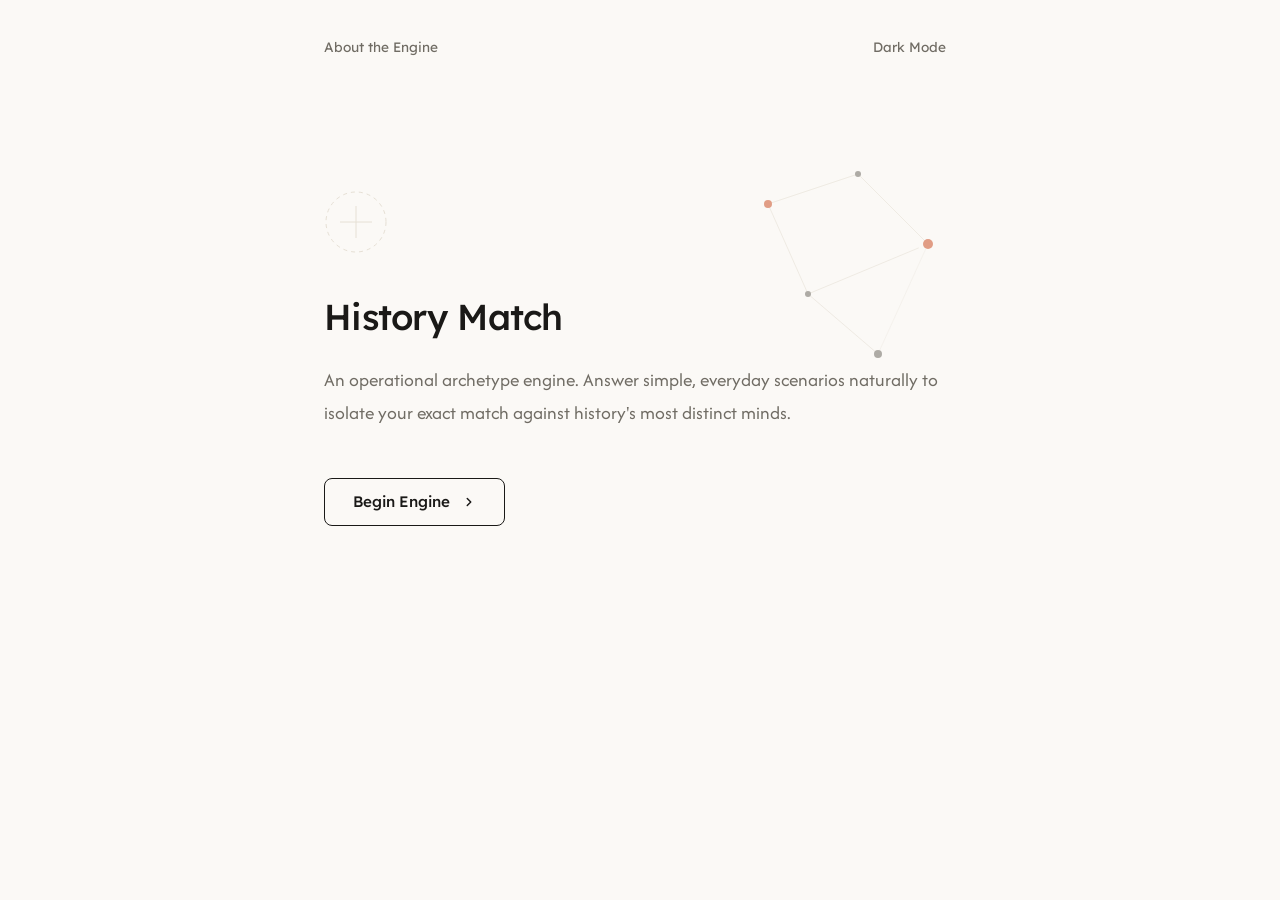
==== commit 7014e34c: "chore: final review" ====
--- a/index.html
+++ b/index.html
@@ -33,12 +33,12 @@
     <section id="intro-screen">
       <!-- Signature element: constellation motif — traits connecting to a match -->
       <svg class="hero-constellation" viewBox="0 0 280 280" fill="none" aria-hidden="true">
-        <line x1="60" y1="70" x2="150" y2="40" stroke="var(--bg-border)" stroke-width="1"/>
-        <line x1="150" y1="40" x2="220" y2="110" stroke="var(--bg-border)" stroke-width="1"/>
-        <line x1="60" y1="70" x2="100" y2="160" stroke="var(--bg-border)" stroke-width="1"/>
-        <line x1="100" y1="160" x2="220" y2="110" stroke="var(--bg-border)" stroke-width="1"/>
-        <line x1="100" y1="160" x2="170" y2="220" stroke="var(--bg-border)" stroke-width="1"/>
-        <line x1="220" y1="110" x2="170" y2="220" stroke="var(--bg-border)" stroke-width="1" opacity="0.5"/>
+        <line class="edge" x1="60" y1="70" x2="150" y2="40" stroke="var(--bg-border)" stroke-width="1"/>
+        <line class="edge" x1="150" y1="40" x2="220" y2="110" stroke="var(--bg-border)" stroke-width="1"/>
+        <line class="edge" x1="60" y1="70" x2="100" y2="160" stroke="var(--bg-border)" stroke-width="1"/>
+        <line class="edge" x1="100" y1="160" x2="220" y2="110" stroke="var(--bg-border)" stroke-width="1"/>
+        <line class="edge" x1="100" y1="160" x2="170" y2="220" stroke="var(--bg-border)" stroke-width="1"/>
+        <line class="edge" x1="220" y1="110" x2="170" y2="220" stroke="var(--bg-border)" stroke-width="1" opacity="0.5"/>
         <circle class="node" cx="60" cy="70" r="4" fill="var(--accent)"/>
         <circle class="node" cx="150" cy="40" r="3" fill="var(--ink-muted)"/>
         <circle class="node" cx="220" cy="110" r="5" fill="var(--accent)"/>
--- a/style.css
+++ b/style.css
@@ -28,6 +28,7 @@
   background-color: var(--bg-main);
   color: var(--ink-main);
   font-family: 'Afacad', sans-serif;
+  font-size: 18px;
   -webkit-font-smoothing: antialiased;
   line-height: 1.65;
 }
@@ -127,16 +128,36 @@
 }
 
 .hero-constellation .node {
-  animation: driftNode 8s ease-in-out infinite;
-}
-.hero-constellation .node:nth-child(2) { animation-delay: -1.5s; }
-.hero-constellation .node:nth-child(3) { animation-delay: -3s; }
-.hero-constellation .node:nth-child(4) { animation-delay: -4.5s; }
-.hero-constellation .node:nth-child(5) { animation-delay: -6s; }
-
-@keyframes driftNode {
-  0%, 100% { transform: translate(0, 0); }
-  50% { transform: translate(3px, -5px); }
+  animation: snapIn 0.7s cubic-bezier(0.34, 1.56, 0.64, 1) backwards;
+  transform-origin: center;
+  transform-box: fill-box;
+}
+.hero-constellation .node:nth-child(1) { animation-delay: 0.05s; }
+.hero-constellation .node:nth-child(2) { animation-delay: 0.15s; }
+.hero-constellation .node:nth-child(3) { animation-delay: 0.25s; }
+.hero-constellation .node:nth-child(4) { animation-delay: 0.35s; }
+.hero-constellation .node:nth-child(5) { animation-delay: 0.45s; }
+
+.hero-constellation .edge {
+  stroke-dasharray: 120;
+  stroke-dashoffset: 120;
+  animation: drawEdge 0.5s ease-out forwards;
+}
+.hero-constellation .edge:nth-of-type(1) { animation-delay: 0.1s; }
+.hero-constellation .edge:nth-of-type(2) { animation-delay: 0.2s; }
+.hero-constellation .edge:nth-of-type(3) { animation-delay: 0.2s; }
+.hero-constellation .edge:nth-of-type(4) { animation-delay: 0.3s; }
+.hero-constellation .edge:nth-of-type(5) { animation-delay: 0.4s; }
+.hero-constellation .edge:nth-of-type(6) { animation-delay: 0.45s; }
+
+@keyframes snapIn {
+  0%   { opacity: 0; transform: scale(0); }
+  60%  { opacity: 1; transform: scale(1.25); }
+  100% { opacity: 1; transform: scale(1); }
+}
+
+@keyframes drawEdge {
+  to { stroke-dashoffset: 0; }
 }
 
 #intro-screen > *:not(.hero-constellation) {
@@ -159,7 +180,7 @@
 }
 
 .narrative-prose {
-  font-size: 1.15rem;
+  font-size: 1.2rem;
   color: var(--ink-muted);
   line-height: 1.75;
   margin-bottom: 3rem;
@@ -482,15 +503,21 @@
 
 .footer-link {
   font-family: 'Lexend', sans-serif;
-  font-size: 0.85rem;
-  color: var(--ink-muted);
+  font-size: 0.95rem;
+  font-weight: 500;
+  color: var(--ink-main);
   text-decoration: none;
   display: inline-flex;
   align-items: center;
-  gap: 0.4rem;
-  transition: color 0.2s ease;
+  gap: 0.5rem;
+  padding: 0.6rem 1rem;
+  border: 1px solid var(--bg-border);
+  border-radius: var(--radius-sm);
+  transition: all 0.2s ease;
 }
 
 .footer-link:hover {
-  color: var(--accent);
-}
+  color: var(--bg-main);
+  background: var(--accent);
+  border-color: var(--accent);
+}
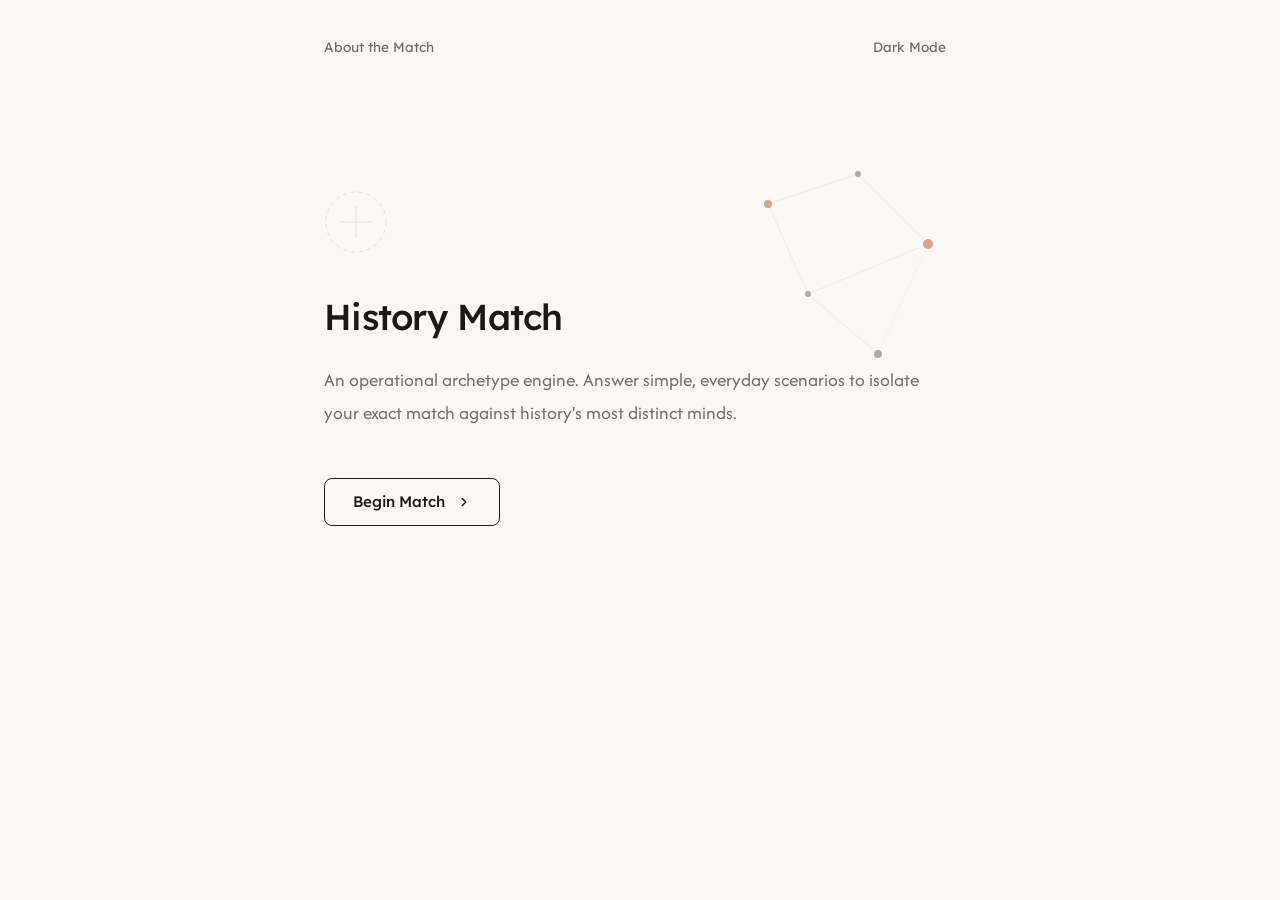
==== commit 8a725da2: "spck: og for Franklin" ====
--- a/index.html
+++ b/index.html
@@ -9,12 +9,6 @@
   <link href="https://fonts.googleapis.com/css2?family=Lexend:wght@400;500;600&family=Afacad:ital,wght@0,400;0,500;1,400&family=Fira+Code:wght@400;500&display=swap" rel="stylesheet">
   <link rel="stylesheet" href="style.css">
 
-  <!--
-    UMAMI ANALYTICS — not yet configured.
-    Once you have a Umami instance (self-hosted or Umami Cloud), add:
-    <script defer src="https://YOUR-UMAMI-INSTANCE/script.js" data-website-id="YOUR-SITE-ID"></script>
-    Umami's script.js auto-tracks pageviews once added — no other code needed here.
-  -->
 </head>
 <body>
   <script>
@@ -25,13 +19,12 @@
   </script>
 
   <nav class="system-nav">
-    <a href="about.html" class="nav-link">About the Engine</a>
+    <a href="about.html" class="nav-link">About the Match</a>
     <button class="theme-toggle" onclick="toggleTheme()" id="theme-toggle-btn">Dark Mode</button>
   </nav>
 
   <main class="engine-layout">
     <section id="intro-screen">
-      <!-- Signature element: constellation motif — traits connecting to a match -->
       <svg class="hero-constellation" viewBox="0 0 280 280" fill="none" aria-hidden="true">
         <line class="edge" x1="60" y1="70" x2="150" y2="40" stroke="var(--bg-border)" stroke-width="1"/>
         <line class="edge" x1="150" y1="40" x2="220" y2="110" stroke="var(--bg-border)" stroke-width="1"/>
@@ -51,10 +44,10 @@
         <path d="M32 16v32M16 32h32" stroke="var(--bg-border)" stroke-width="1" />
       </svg>
       <h1>History Match</h1>
-      <p class="narrative-prose">An operational archetype engine. Answer simple, everyday scenarios naturally to isolate your exact match against history's most distinct minds.</p>
+      <p class="narrative-prose">An operational archetype engine. Answer simple, everyday scenarios to isolate your exact match against history's most distinct minds.</p>
 
       <button class="action-trigger" onclick="startQuiz()">
-        <span>Begin Engine</span>
+        <span>Begin Match</span>
         <svg width="14" height="14" viewBox="0 0 24 24" fill="none" stroke="currentColor" stroke-width="2.5" stroke-linecap="round" stroke-linejoin="round" aria-hidden="true">
           <polyline points="9 18 15 12 9 6" />
         </svg>
@@ -68,7 +61,7 @@
           There are no right or wrong answers.
         </h2>
         <p class="narrative-prose" style="margin-bottom:1rem; font-size:1.05rem;">
-          Every choice is completely valid. This engine maps behavioral tendencies, not knowledge parameters.
+          Every choice is completely valid. This m maps behavioral tendencies, not knowledge parameters.
         </p>
         <p class="narrative-prose" style="margin-bottom:2.5rem; font-size:1.05rem;">
           The goal is to discover which historical approach aligns closest to your operational frameworks. Pick whatever feels intuitively accurate.
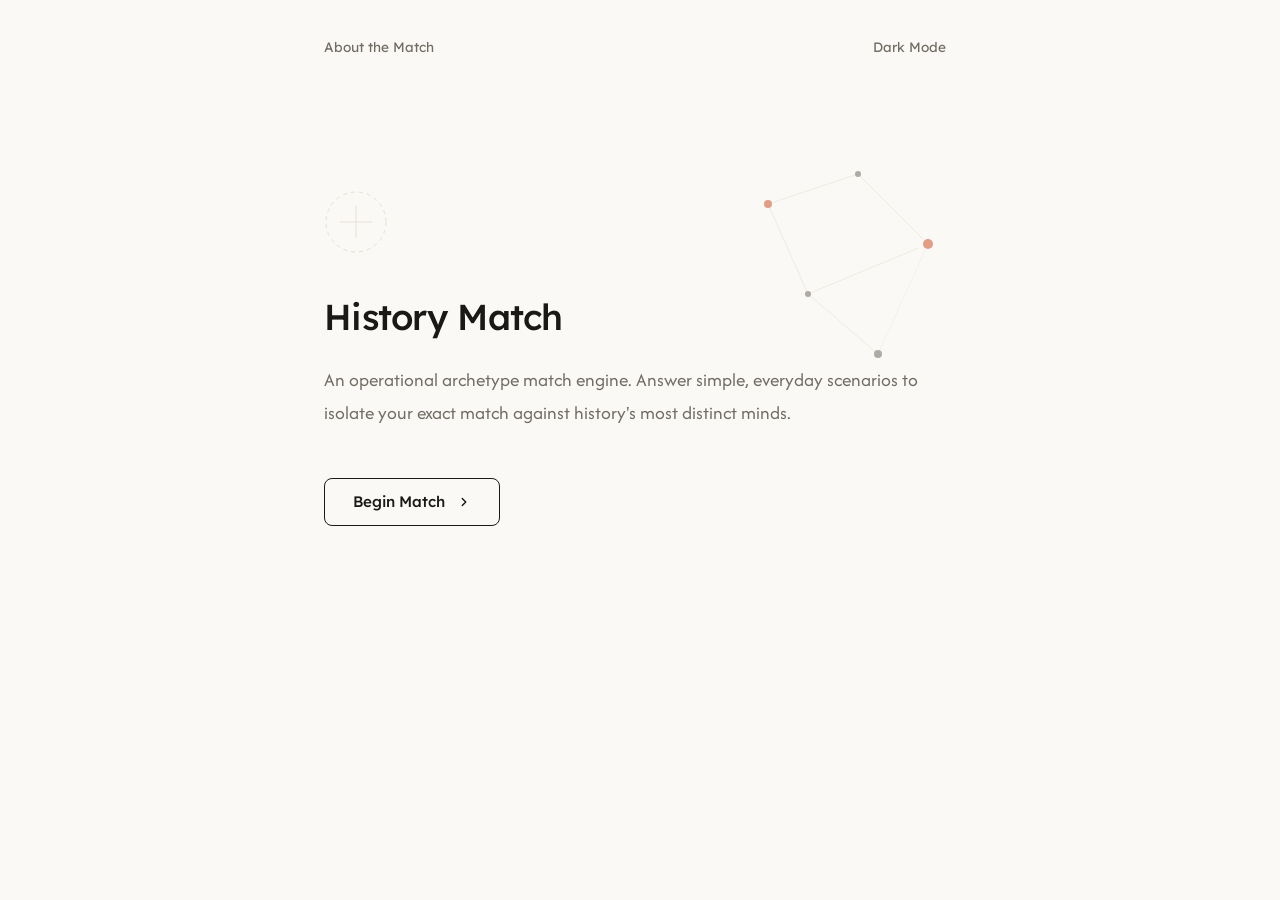
==== commit 94944503: "chore: analytics" ====
--- a/index.html
+++ b/index.html
@@ -8,6 +8,12 @@
   <link rel="preconnect" href="https://fonts.gstatic.com" crossorigin>
   <link href="https://fonts.googleapis.com/css2?family=Lexend:wght@400;500;600&family=Afacad:ital,wght@0,400;0,500;1,400&family=Fira+Code:wght@400;500&display=swap" rel="stylesheet">
   <link rel="stylesheet" href="style.css">
+  <script>
+  window.va = window.va || function () {
+    (window.vaq = window.vaq || []).push(arguments);
+  };
+</script>
+<script defer src="/_vercel/insights/script.js"></script>
 
 </head>
 <body>
@@ -44,7 +50,7 @@
         <path d="M32 16v32M16 32h32" stroke="var(--bg-border)" stroke-width="1" />
       </svg>
       <h1>History Match</h1>
-      <p class="narrative-prose">An operational archetype engine. Answer simple, everyday scenarios to isolate your exact match against history's most distinct minds.</p>
+      <p class="narrative-prose">An operational archetype match engine. Answer simple, everyday scenarios to isolate your exact match against history's most distinct minds.</p>
 
       <button class="action-trigger" onclick="startQuiz()">
         <span>Begin Match</span>
@@ -61,10 +67,10 @@
           There are no right or wrong answers.
         </h2>
         <p class="narrative-prose" style="margin-bottom:1rem; font-size:1.05rem;">
-          Every choice is completely valid. This m maps behavioral tendencies, not knowledge parameters.
+          Every choice is completely valid. The code maps behavioral tendencies, not knowledge parameters.
         </p>
         <p class="narrative-prose" style="margin-bottom:2.5rem; font-size:1.05rem;">
-          The goal is to discover which historical approach aligns closest to your operational frameworks. Pick whatever feels intuitively accurate.
+          The goal is to discover which historical figure aligns closest to your personality. Pick whatever feels naturally like you.
         </p>
         <button class="action-trigger" onclick="startFromDisclaimer()">
           <span>Accept & Continue</span>
@@ -79,8 +85,14 @@
       <div class="quiz-metadata-row">
         <span id="progress-label" class="system-meta">Question 1 of 7</span>
         <div class="quiz-nav-actions">
-          <button id="prev-btn" class="text-link-btn" onclick="goToPrevQuestion()" aria-label="Previous question" disabled>← Back</button>
-          <button id="next-btn" class="text-link-btn" onclick="goToNextQuestion()" aria-label="Skip question">Skip →</button>
+          <button id="prev-btn" class="text-link-btn" onclick="goToPrevQuestion()" aria-label="Previous question" disabled><svg width="12" height="12" viewBox="0 0 24 24" fill="none" stroke="currentColor" stroke-width="2.5" stroke-linecap="round" stroke-linejoin="round" aria-hidden="true">
+        <line x1="19" y1="12" x2="5" y2="12"/>
+        <polyline points="12 19 5 12 12 5"/>
+      </svg> Back</button>
+          <button id="next-btn" class="text-link-btn" onclick="goToNextQuestion()" aria-label="Skip question">Skip <svg width="12" height="12" viewBox="0 0 24 24" fill="none" stroke="currentColor" stroke-width="2.5" stroke-linecap="round" stroke-linejoin="round" aria-hidden="true">
+        <line x1="19" y1="12" x2="5" y2="12"/>
+        <polyline points="12 19 5 12 12 5"/>
+      </svg></button>
         </div>
       </div>
 
